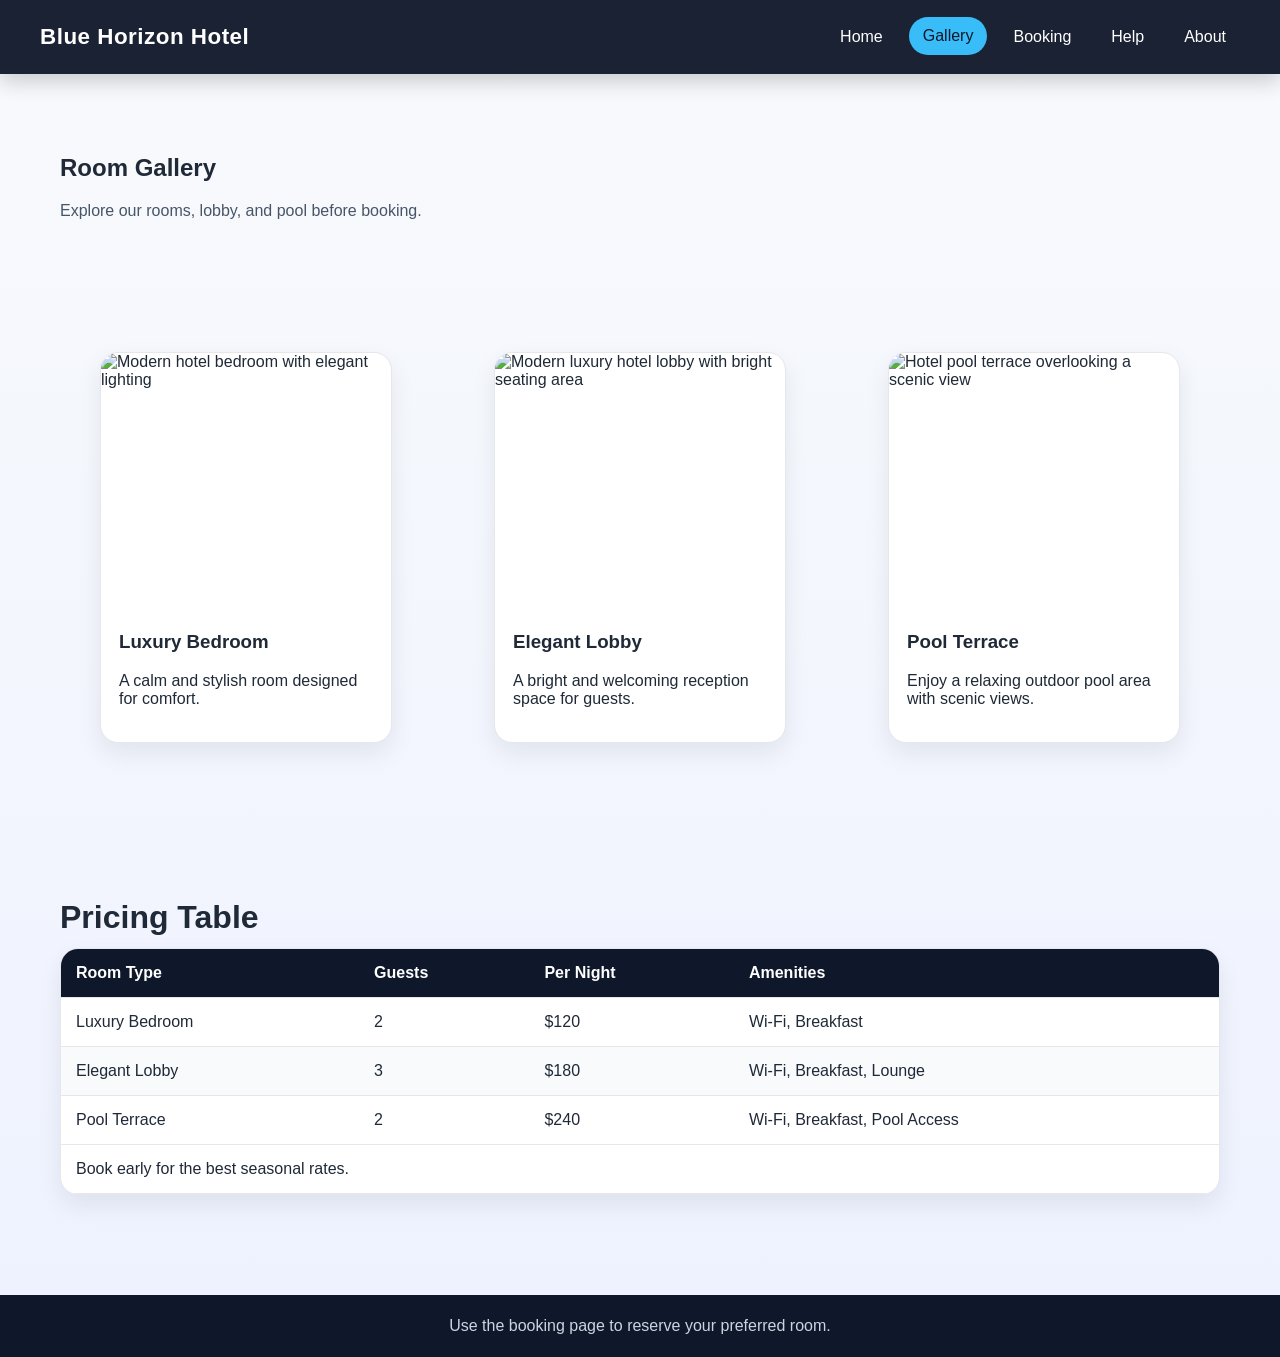
==== about.html @ f7492431 "Add files via upload" ====
<!doctype html>
<html lang="en">
<head>
  <meta charset="utf-8">
  <meta name="viewport" content="width=device-width, initial-scale=1">
  <title>Blue Horizon Hotel | Gallery & Pricing</title>
  <link rel="stylesheet" href="style.css">
</head>
<body>
<header class="site-header">
  <div class="wrap topbar">
    <div class="brand">Blue Horizon Hotel</div>
    <nav class="nav" aria-label="Main navigation">
      <a href="index.html">Home</a>
      <a class="active" href="gallery.html">Gallery</a>
      <a href="booking.html">Booking</a>
      <a href="help.html">Help</a>
      <a href="about.html">About</a>
    </nav>
  </div>
</header>

<main>
  <section class="page-hero">
    <div class="wrap">
      <h1>Room Gallery</h1>
      <p class="small">Explore our rooms, lobby, and pool before booking.</p>
    </div>
  </section>

  <section class="section">
    <div class="wrap">
      <div class="grid">
        <figure class="card">
          <img src="https://pplx-res.cloudinary.com/image/upload/pplx_search_images/1517ede583382558a301f5dbbc9ed2df9dc1981f.jpg"
               alt="Modern hotel bedroom with elegant lighting"
               loading="lazy">
          <figcaption class="pad">
            <h3>Luxury Bedroom</h3>
            <p>A calm and stylish room designed for comfort.</p>
          </figcaption>
        </figure>

        <figure class="card">
          <img src="https://pplx-res.cloudinary.com/image/upload/pplx_search_images/e2387cb69fe5c3ac4e1c20364f382abc72cb4118.jpg"
               alt="Modern luxury hotel lobby with bright seating area"
               loading="lazy">
          <figcaption class="pad">
            <h3>Elegant Lobby</h3>
            <p>A bright and welcoming reception space for guests.</p>
          </figcaption>
        </figure>

        <figure class="card">
          <img src="https://pplx-res.cloudinary.com/image/upload/pplx_search_images/a2ec8278cf34dfb9d8d05df887447029da634829.jpg"
               alt="Hotel pool terrace overlooking a scenic view"
               loading="lazy">
          <figcaption class="pad">
            <h3>Pool Terrace</h3>
            <p>Enjoy a relaxing outdoor pool area with scenic views.</p>
          </figcaption>
        </figure>
      </div>
    </div>
  </section>

  <section class="section">
    <div class="wrap">
      <h2>Pricing Table</h2>
      <div class="table-wrap">
        <table class="pricing">
          <thead>
            <tr>
              <th scope="col">Room Type</th>
              <th scope="col">Guests</th>
              <th scope="col">Per Night</th>
              <th scope="col">Amenities</th>
            </tr>
          </thead>
          <tbody>
            <tr>
              <td>Luxury Bedroom</td>
              <td>2</td>
              <td>$120</td>
              <td>Wi-Fi, Breakfast</td>
            </tr>
            <tr>
              <td>Elegant Lobby</td>
              <td>3</td>
              <td>$180</td>
              <td>Wi-Fi, Breakfast, Lounge</td>
            </tr>
            <tr>
              <td>Pool Terrace</td>
              <td>2</td>
              <td>$240</td>
              <td>Wi-Fi, Breakfast, Pool Access</td>
            </tr>
          </tbody>
          <tfoot>
            <tr>
              <td colspan="4">Book early for the best seasonal rates.</td>
            </tr>
          </tfoot>
        </table>
      </div>
    </div>
  </section>
</main>

<footer class="footer">
  <div class="wrap">Use the booking page to reserve your preferred room.</div>
</footer>
</body>
</html>
---- style.css ----
*{
  box-sizing:border-box;
}

html{
  scroll-behavior:smooth;
}

body{
  margin:0;
  font-family:Arial, Helvetica, sans-serif;
  color:#1f2937;
  background:linear-gradient(180deg,#f8fafc,#eef2ff);
}

a{
  text-decoration:none;
  color:inherit;
}

img{
  max-width:100%;
  display:block;
}

header, main, footer{
  width:100%;
}

.site-header{
  position:sticky;
  top:0;
  z-index:10;
  background:rgba(15,23,42,.95);
  color:#fff;
  box-shadow:0 8px 20px rgba(0,0,0,.18);
}

.wrap{
  max-width:1200px;
  margin:0 auto;
  padding:0 20px;
}

.topbar{
  display:flex;
  justify-content:space-between;
  align-items:center;
  gap:16px;
  flex-wrap:wrap;
  padding:18px 0;
}

.brand{
  font-size:1.4rem;
  font-weight:700;
  letter-spacing:.5px;
}

.nav{
  display:flex;
  gap:12px;
  flex-wrap:wrap;
}

.nav a{
  padding:10px 14px;
  border-radius:999px;
  transition:.2s;
}

.nav a:hover,
.nav a.active{
  background:#38bdf8;
  color:#0f172a;
}

.hero{
  min-height:72vh;
  display:flex;
  align-items:center;
  background:
    linear-gradient(rgba(15,23,42,.45),rgba(15,23,42,.45)),
    url('../images/hero.jpg') center/cover no-repeat;
  color:#fff;
}

.hero .content{
  max-width:680px;
  padding:80px 0;
}

.hero h1{
  margin:0 0 14px;
  font-size:clamp(2.4rem,5vw,4.8rem);
  text-shadow:0 3px 12px rgba(0,0,0,.35);
}

.hero p{
  font-size:1.05rem;
  line-height:1.7;
}

.badge{
  display:inline-block;
  padding:6px 10px;
  border-radius:999px;
  background:#dbeafe;
  color:#1d4ed8;
  font-size:.85rem;
  font-weight:700;
}

.btn{
  display:inline-block;
  margin-top:18px;
  padding:14px 20px;
  border-radius:12px;
  background:#fbbf24;
  color:#111827;
  font-weight:700;
  box-shadow:0 10px 18px rgba(251,191,36,.25);
}

.section{
  padding:70px 0;
}

.section h2{
  margin:0 0 12px;
  font-size:2rem;
}

.small{
  color:#475569;
}

.grid{
  display:flex;
  gap:22px;
  flex-wrap:wrap;
}

.card{
  flex:1 1 280px;
  background:#fff;
  border-radius:18px;
  overflow:hidden;
  border:1px solid #e5e7eb;
  box-shadow:0 10px 25px rgba(15,23,42,.08);
}

.card .pad{
  padding:18px;
}

.card h3{
  margin-top:0;
}

.features{
  display:flex;
  gap:14px;
  flex-wrap:wrap;
  margin-top:20px;
}

.feature{
  background:#fff;
  border:1px solid #e5e7eb;
  border-radius:14px;
  padding:14px 16px;
  box-shadow:0 8px 16px rgba(15,23,42,.05);
}

.table-wrap{
  overflow-x:auto;
  background:#fff;
  border:1px solid #e5e7eb;
  border-radius:18px;
  box-shadow:0 10px 25px rgba(15,23,42,.08);
}

.pricing{
  width:100%;
  border-collapse:collapse;
}

.pricing th,
.pricing td{
  padding:15px;
  border-bottom:1px solid #e5e7eb;
  text-align:left;
}

.pricing thead th{
  background:#0f172a;
  color:#fff;
}

.pricing tbody tr:nth-child(even){
  background:#f8fafc;
}

.pricing tbody tr:hover{
  background:#e0f2fe;
}

.page-hero{
  padding:60px 0 30px;
}

.form-wrap{
  display:flex;
  justify-content:center;
}

.form{
  width:min(760px,100%);
  background:#fff;
  border:1px solid #e5e7eb;
  border-radius:20px;
  padding:24px;
  box-shadow:0 10px 25px rgba(15,23,42,.08);
}

.row{
  display:flex;
  gap:16px;
  flex-wrap:wrap;
}

.field{
  flex:1 1 220px;
  display:flex;
  flex-direction:column;
  gap:8px;
  margin-bottom:16px;
}

input, select, textarea{
  padding:12px 14px;
  border:1px solid #cbd5e1;
  border-radius:12px;
  font:inherit;
}

textarea{
  min-height:130px;
  resize:vertical;
}

fieldset{
  border:1px solid #cbd5e1;
  border-radius:14px;
  padding:14px 16px;
  margin:0 0 16px;
}

legend{
  padding:0 8px;
  font-weight:700;
}

.about-box{
  background:#fff;
  border:1px solid #e5e7eb;
  border-radius:18px;
  padding:24px;
  box-shadow:0 10px 25px rgba(15,23,42,.08);
}

.footer{
  background:#0f172a;
  color:#cbd5e1;
  text-align:center;
  padding:22px 0;
  margin-top:30px;
}

@media (max-width:700px){
  .hero .content{
    padding:50px 0;
  }

  .nav{
    gap:8px;
  }

  .nav a{
    padding:8px 11px;
  }

  .section{
    padding:54px 0;
  }
}
.card img,
.btn,
.nav a{
  transition: transform .25s ease, background-color .25s ease, color .25s ease, box-shadow .25s ease;
}

.card:hover{
  transform:translateY(-6px);
  box-shadow:0 16px 30px rgba(15,23,42,.14);
}

.card:hover img{
  transform:scale(1.04);
}

.card img{
  transform:scale(1);
}

.btn:hover{
  transform:translateY(-2px);
  box-shadow:0 14px 22px rgba(251,191,36,.32);
}

.nav a:hover{
  transform:translateY(-1px);
}

.hero h1{
  animation:fadeUp .9s ease both;
}

.hero p,
.hero .btn{
  animation:fadeUp 1.1s ease both;
}

.hero .btn{
  animation-delay:.15s;
}

@keyframes fadeUp{
  from{
    opacity:0;
    transform:translateY(18px);
  }
  to{
    opacity:1;
    transform:translateY(0);
  }
}
.card,
.card img,
.btn,
.nav a{
  transition:transform .25s ease, box-shadow .25s ease, background-color .25s ease, color .25s ease;
}

.card:hover{
  transform:translateY(-6px);
  box-shadow:0 16px 30px rgba(15,23,42,.14);
}

.card:hover img{
  transform:scale(1.04);
}

.card img{
  transform:scale(1);
}

.btn:hover{
  transform:translateY(-2px);
  box-shadow:0 14px 22px rgba(251,191,36,.32);
}

.nav a:hover{
  transform:translateY(-1px);
}

.hero h1{
  animation:fadeUp .9s ease both;
}

.hero p,
.hero .btn{
  animation:fadeUp 1.1s ease both;
}

.hero .btn{
  animation-delay:.15s;
}

@keyframes fadeUp{
  from{
    opacity:0;
    transform:translateY(18px);
  }
  to{
    opacity:1;
    transform:translateY(0);
  }
}
.card{
  overflow:hidden;
}

.card img{
  width:100%;
  height:260px;
  object-fit:cover;
  transition:transform .25s ease;
}

.card:hover img{
  transform:scale(1.05);
}
*{
  box-sizing:border-box;
}

html{
  scroll-behavior:smooth;
}

body{
  margin:0;
  font-family:Arial, Helvetica, sans-serif;
  color:#1f2937;
  background:linear-gradient(180deg,#f8fafc,#eef2ff);
}

a{
  text-decoration:none;
  color:inherit;
}

img{
  max-width:100%;
  display:block;
}

.site-header{
  position:sticky;
  top:0;
  z-index:10;
  background:rgba(15,23,42,.95);
  color:#fff;
  box-shadow:0 8px 20px rgba(0,0,0,.18);
}

.wrap{
  max-width:1200px;
  margin:0 auto;
  padding:0 20px;
}

.topbar{
  display:flex;
  justify-content:space-between;
  align-items:center;
  gap:16px;
  flex-wrap:wrap;
  padding:18px 0;
}

.brand{
  font-size:1.4rem;
  font-weight:700;
  letter-spacing:.5px;
}

.nav{
  display:flex;
  gap:12px;
  flex-wrap:wrap;
}

.nav a{
  padding:10px 14px;
  border-radius:999px;
  transition:transform .25s ease, background-color .25s ease, color .25s ease;
}

.nav a:hover,
.nav a.active{
  background:#38bdf8;
  color:#0f172a;
  transform:translateY(-1px);
}

.hero{
  min-height:72vh;
  display:flex;
  align-items:center;
  background:
    linear-gradient(rgba(15,23,42,.45),rgba(15,23,42,.45)),
    url('https://images.unsplash.com/photo-1566073771259-6a8506099945?auto=format&fit=crop&w=1600&q=80') center/cover no-repeat;
  color:#fff;
}

.hero .content{
  max-width:680px;
  padding:80px 0;
}

.hero h1{
  margin:0 0 14px;
  font-size:clamp(2.4rem,5vw,4.8rem);
  text-shadow:0 3px 12px rgba(0,0,0,.35);
  animation:fadeUp .9s ease both;
}

.hero p{
  font-size:1.05rem;
  line-height:1.7;
  animation:fadeUp 1.05s ease both;
}

.badge{
  display:inline-block;
  padding:6px 10px;
  border-radius:999px;
  background:#dbeafe;
  color:#1d4ed8;
  font-size:.85rem;
  font-weight:700;
}

.btn{
  display:inline-block;
  margin-top:18px;
  padding:14px 20px;
  border-radius:12px;
  background:#fbbf24;
  color:#111827;
  font-weight:700;
  box-shadow:0 10px 18px rgba(251,191,36,.25);
  transition:transform .25s ease, box-shadow .25s ease;
}

.btn:hover{
  transform:translateY(-2px);
  box-shadow:0 14px 22px rgba(251,191,36,.32);
}

.section{
  padding:70px 0;
}

.section h2{
  margin:0 0 12px;
  font-size:2rem;
}

.small{
  color:#475569;
}

.grid{
  display:flex;
  gap:22px;
  flex-wrap:wrap;
}

.card{
  flex:1 1 280px;
  background:#fff;
  border-radius:18px;
  overflow:hidden;
  border:1px solid #e5e7eb;
  box-shadow:0 10px 25px rgba(15,23,42,.08);
  transition:transform .25s ease, box-shadow .25s ease;
}

.card:hover{
  transform:translateY(-6px);
  box-shadow:0 16px 30px rgba(15,23,42,.14);
}

.card img{
  width:100%;
  height:260px;
  object-fit:cover;
  transition:transform .25s ease;
}

.card:hover img{
  transform:scale(1.05);
}

.card .pad{
  padding:18px;
}

.features{
  display:flex;
  gap:14px;
  flex-wrap:wrap;
  margin-top:20px;
}

.feature{
  background:#fff;
  border:1px solid #e5e7eb;
  border-radius:14px;
  padding:14px 16px;
  box-shadow:0 8px 16px rgba(15,23,42,.05);
}

.table-wrap{
  overflow-x:auto;
  background:#fff;
  border:1px solid #e5e7eb;
  border-radius:18px;
  box-shadow:0 10px 25px rgba(15,23,42,.08);
}

.pricing{
  width:100%;
  border-collapse:collapse;
}

.pricing th,
.pricing td{
  padding:15px;
  border-bottom:1px solid #e5e7eb;
  text-align:left;
}

.pricing thead th{
  background:#0f172a;
  color:#fff;
}

.pricing tbody tr:nth-child(even){
  background:#f8fafc;
}

.pricing tbody tr:hover{
  background:#e0f2fe;
}

.page-hero{
  padding:60px 0 30px;
}

.form-wrap{
  display:flex;
  justify-content:center;
}

.form{
  width:min(760px,100%);
  background:#fff;
  border:1px solid #e5e7eb;
  border-radius:20px;
  padding:24px;
  box-shadow:0 10px 25px rgba(15,23,42,.08);
}

.row{
  display:flex;
  gap:16px;
  flex-wrap:wrap;
}

.field{
  flex:1 1 220px;
  display:flex;
  flex-direction:column;
  gap:8px;
  margin-bottom:16px;
}

input, select, textarea{
  padding:12px 14px;
  border:1px solid #cbd5e1;
  border-radius:12px;
  font:inherit;
}

textarea{
  min-height:130px;
  resize:vertical;
}

fieldset{
  border:1px solid #cbd5e1;
  border-radius:14px;
  padding:14px 16px;
  margin:0 0 16px;
}

legend{
  padding:0 8px;
  font-weight:700;
}

.about-box{
  background:#fff;
  border:1px solid #e5e7eb;
  border-radius:18px;
  padding:24px;
  box-shadow:0 10px 25px rgba(15,23,42,.08);
}

.footer{
  background:#0f172a;
  color:#cbd5e1;
  text-align:center;
  padding:22px 0;
  margin-top:30px;
}

@keyframes fadeUp{
  from{
    opacity:0;
    transform:translateY(18px);
  }
  to{
    opacity:1;
    transform:translateY(0);
  }
}

@media (max-width:700px){
  .hero .content{
    padding:50px 0;
  }

  .nav{
    gap:8px;
  }

  .nav a{
    padding:8px 11px;
  }

  .section{
    padding:54px 0;
  }
}
.hero{
  min-height:72vh;
  display:flex;
  align-items:center;
  background:
    linear-gradient(rgba(15,23,42,.45),rgba(15,23,42,.45)),
    url('https://images.unsplash.com/photo-1566073771259-6a8506099945?auto=format&fit=crop&w=1600&q=80') center/cover no-repeat;
  color:#fff;
}

.card{
  flex:1 1 280px;
  background:#fff;
  border-radius:18px;
  overflow:hidden;
  border:1px solid #e5e7eb;
  box-shadow:0 10px 25px rgba(15,23,42,.08);
  transition:transform .25s ease, box-shadow .25s ease;
}

.card:hover{
  transform:translateY(-6px);
  box-shadow:0 16px 30px rgba(15,23,42,.14);
}

.card img{
  width:100%;
  height:260px;
  object-fit:cover;
  transition:transform .25s ease;
}

.card:hover img{
  transform:scale(1.05);
}

.btn{
  display:inline-block;
  margin-top:18px;
  padding:14px 20px;
  border-radius:12px;
  background:#fbbf24;
  color:#111827;
  font-weight:700;
  box-shadow:0 10px 18px rgba(251,191,36,.25);
  transition:transform .25s ease, box-shadow .25s ease;
}

.btn:hover{
  transform:translateY(-2px);
  box-shadow:0 14px 22px rgba(251,191,36,.32);
}

.nav a{
  transition:transform .25s ease, background-color .25s ease, color .25s ease;
}

.nav a:hover,
.nav a.active{
  background:#38bdf8;
  color:#0f172a;
  transform:translateY(-1px);
}
.card{
  flex:1 1 280px;
  background:#fff;
  border-radius:18px;
  overflow:hidden;
  border:1px solid #e5e7eb;
  box-shadow:0 10px 25px rgba(15,23,42,.08);
  transition:transform .25s ease, box-shadow .25s ease;
}

.card:hover{
  transform:translateY(-6px);
  box-shadow:0 16px 30px rgba(15,23,42,.14);
}

.card img{
  width:100%;
  height:260px;
  object-fit:cover;
  transition:transform .25s ease;
}

.card:hover img{
  transform:scale(1.05);
}
.form-wrap{
  display:flex;
  justify-content:center;
}

.form{
  width:min(760px,100%);
  background:#fff;
  border:1px solid #e5e7eb;
  border-radius:20px;
  padding:24px;
  box-shadow:0 10px 25px rgba(15,23,42,.08);
}

.row{
  display:flex;
  gap:16px;
  flex-wrap:wrap;
}

.field{
  flex:1 1 220px;
  display:flex;
  flex-direction:column;
  gap:8px;
  margin-bottom:16px;
}

input, select, textarea{
  padding:12px 14px;
  border:1px solid #cbd5e1;
  border-radius:12px;
  font:inherit;
}

textarea{
  min-height:130px;
  resize:vertical;
}

fieldset{
  border:1px solid #cbd5e1;
  border-radius:14px;
  padding:14px 16px;
  margin:0 0 16px;
}

legend{
  padding:0 8px;
  font-weight:700;
}
.profile-section{
  padding-top:60px;
}

.profile-card{
  max-width:980px;
  margin:0 auto;
  display:flex;
  gap:28px;
  align-items:center;
  flex-wrap:wrap;
  background:linear-gradient(135deg,#0f172a,#1e293b);
  color:#fff;
  border-radius:28px;
  padding:28px;
  box-shadow:0 18px 40px rgba(15,23,42,.22);
}

.profile-image-wrap{
  flex:0 0 290px;
}

.profile-image-wrap img{
  width:290px;
  height:360px;
  object-fit:cover;
  border-radius:22px;
  border:4px solid rgba(255,255,255,.18);
  box-shadow:0 12px 30px rgba(0,0,0,.28);
}

.profile-content{
  flex:1 1 320px;
}

.profile-kicker{
  margin:0 0 8px;
  color:#fbbf24;
  font-weight:700;
  letter-spacing:.08em;
  text-transform:uppercase;
  font-size:.85rem;
}

.profile-content h1{
  margin:0 0 12px;
  font-size:clamp(2rem,4vw,3.4rem);
}

.profile-bio{
  line-height:1.7;
  color:#e2e8f0;
  margin-bottom:18px;
}

.profile-highlights{
  display:flex;
  gap:10px;
  flex-wrap:wrap;
  margin-bottom:20px;
}

.profile-highlights span{
  background:rgba(255,255,255,.12);
  padding:8px 12px;
  border-radius:999px;
  font-size:.92rem;
}

.social-links{
  display:flex;
  gap:12px;
  flex-wrap:wrap;
  margin-bottom:18px;
}

.social-links a{
  display:inline-block;
  padding:12px 16px;
  border-radius:12px;
  background:#fbbf24;
  color:#111827;
  font-weight:700;
  transition:transform .25s ease, box-shadow .25s ease, background-color .25s ease;
}

.social-links a:hover{
  transform:translateY(-2px);
  box-shadow:0 12px 20px rgba(251,191,36,.25);
  background:#fde68a;
}

.profile-note{
  color:#cbd5e1;
  margin:0;
}
.profile-section{
  padding-top:60px;
}

.profile-card{
  max-width:980px;
  margin:0 auto;
  display:flex;
  gap:28px;
  align-items:center;
  flex-wrap:wrap;
  background:linear-gradient(135deg,#0f172a,#1e293b);
  color:#fff;
  border-radius:28px;
  padding:28px;
  box-shadow:0 18px 40px rgba(15,23,42,.22);
}

.profile-image-wrap{
  flex:0 0 290px;
}

.profile-image-wrap img{
  width:290px;
  height:360px;
  object-fit:cover;
  border-radius:22px;
  border:4px solid rgba(255,255,255,.18);
  box-shadow:0 12px 30px rgba(0,0,0,.28);
}

.profile-content{
  flex:1 1 320px;
}

.profile-kicker{
  margin:0 0 8px;
  color:#fbbf24;
  font-weight:700;
  letter-spacing:.08em;
  text-transform:uppercase;
  font-size:.85rem;
}

.profile-content h1{
  margin:0 0 12px;
  font-size:clamp(2rem,4vw,3.4rem);
}

.profile-bio{
  line-height:1.7;
  color:#e2e8f0;
  margin-bottom:18px;
}

.profile-highlights{
  display:flex;
  gap:10px;
  flex-wrap:wrap;
  margin-bottom:20px;
}

.profile-highlights span{
  background:rgba(255,255,255,.12);
  padding:8px 12px;
  border-radius:999px;
  font-size:.92rem;
}

.social-links{
  display:flex;
  gap:12px;
  flex-wrap:wrap;
  margin-bottom:18px;
}

.social-links a{
  display:inline-block;
  padding:12px 16px;
  border-radius:12px;
  background:#fbbf24;
  color:#111827;
  font-weight:700;
  transition:transform .25s ease, box-shadow .25s ease, background-color .25s ease;
}

.social-links a:hover{
  transform:translateY(-2px);
  box-shadow:0 12px 20px rgba(251,191,36,.25);
  background:#fde68a;
}

.profile-note{
  color:#cbd5e1;
  margin:0;
}
.profile-section{
  padding-top:60px;
}

.profile-card{
  max-width:980px;
  margin:0 auto;
  display:flex;
  gap:28px;
  align-items:center;
  flex-wrap:wrap;
  background:linear-gradient(135deg,#0f172a,#1e293b);
  color:#fff;
  border-radius:28px;
  padding:28px;
  box-shadow:0 18px 40px rgba(15,23,42,.22);
}

.profile-image-wrap{
  flex:0 0 290px;
}

.profile-image-wrap img{
  width:290px;
  height:360px;
  object-fit:cover;
  border-radius:22px;
  border:4px solid rgba(255,255,255,.18);
  box-shadow:0 12px 30px rgba(0,0,0,.28);
}

.profile-content{
  flex:1 1 320px;
}

.profile-kicker{
  margin:0 0 8px;
  color:#fbbf24;
  font-weight:700;
  letter-spacing:.08em;
  text-transform:uppercase;
  font-size:.85rem;
}

.profile-content h1{
  margin:0 0 12px;
  font-size:clamp(2rem,4vw,3.4rem);
}

.profile-bio{
  line-height:1.7;
  color:#e2e8f0;
  margin-bottom:18px;
}

.profile-highlights{
  display:flex;
  gap:10px;
  flex-wrap:wrap;
  margin-bottom:20px;
}

.profile-highlights span{
  background:rgba(255,255,255,.12);
  padding:8px 12px;
  border-radius:999px;
  font-size:.92rem;
}

.social-links{
  display:flex;
  gap:12px;
  flex-wrap:wrap;
  margin-bottom:18px;
}

.social-links a{
  display:inline-block;
  padding:12px 16px;
  border-radius:12px;
  background:#fbbf24;
  color:#111827;
  font-weight:700;
  transition:transform .25s ease, box-shadow .25s ease, background-color .25s ease;
}

.social-links a:hover{
  transform:translateY(-2px);
  box-shadow:0 12px 20px rgba(251,191,36,.25);
  background:#fde68a;
}

.profile-note{
  color:#cbd5e1;
  margin:0;
}
.profile-section{
  padding-top:60px;
}

.profile-card{
  max-width:980px;
  margin:0 auto;
  display:flex;
  gap:28px;
  align-items:center;
  flex-wrap:wrap;
  background:linear-gradient(135deg,#0f172a,#1e293b);
  color:#fff;
  border-radius:28px;
  padding:28px;
  box-shadow:0 18px 40px rgba(15,23,42,.22);
}

.profile-image-wrap{
  flex:0 0 290px;
}

.profile-image-wrap img{
  width:290px;
  height:360px;
  object-fit:cover;
  border-radius:22px;
  border:4px solid rgba(255,255,255,.18);
  box-shadow:0 12px 30px rgba(0,0,0,.28);
}

.profile-content{
  flex:1 1 320px;
}

.profile-kicker{
  margin:0 0 8px;
  color:#fbbf24;
  font-weight:700;
  letter-spacing:.08em;
  text-transform:uppercase;
  font-size:.85rem;
}

.profile-content h1{
  margin:0 0 12px;
  font-size:clamp(2rem,4vw,3.4rem);
}

.profile-bio{
  line-height:1.7;
  color:#e2e8f0;
  margin-bottom:18px;
}

.profile-highlights{
  display:flex;
  gap:10px;
  flex-wrap:wrap;
  margin-bottom:20px;
}

.profile-highlights span{
  background:rgba(255,255,255,.12);
  padding:8px 12px;
  border-radius:999px;
  font-size:.92rem;
}

.social-links{
  display:flex;
  gap:12px;
  flex-wrap:wrap;
  margin-bottom:18px;
}

.social-links a{
  display:inline-block;
  padding:12px 16px;
  border-radius:12px;
  background:#fbbf24;
  color:#111827;
  font-weight:700;
  transition:transform .25s ease, box-shadow .25s ease, background-color .25s ease;
}

.social-links a:hover{
  transform:translateY(-2px);
  box-shadow:0 12px 20px rgba(251,191,36,.25);
  background:#fde68a;
}

.profile-note{
  color:#cbd5e1;
  margin:0;
}
.profile-section{
  padding-top:60px;
}

.profile-card{
  max-width:980px;
  margin:0 auto;
  display:flex;
  gap:28px;
  align-items:center;
  flex-wrap:wrap;
  background:linear-gradient(135deg,#0f172a,#1e293b);
  color:#fff;
  border-radius:28px;
  padding:28px;
  box-shadow:0 18px 40px rgba(15,23,42,.22);
}

.profile-image-wrap{
  flex:0 0 290px;
}

.profile-image-wrap img{
  width:290px;
  height:360px;
  object-fit:cover;
  border-radius:22px;
  border:4px solid rgba(255,255,255,.18);
  box-shadow:0 12px 30px rgba(0,0,0,.28);
}

.profile-content{
  flex:1 1 320px;
}

.profile-kicker{
  margin:0 0 8px;
  color:#fbbf24;
  font-weight:700;
  letter-spacing:.08em;
  text-transform:uppercase;
  font-size:.85rem;
}

.profile-content h1{
  margin:0 0 12px;
  font-size:clamp(2rem,4vw,3.4rem);
}

.profile-bio{
  line-height:1.7;
  color:#e2e8f0;
  margin-bottom:18px;
}

.profile-highlights{
  display:flex;
  gap:10px;
  flex-wrap:wrap;
  margin-bottom:20px;
}

.profile-highlights span{
  background:rgba(255,255,255,.12);
  padding:8px 12px;
  border-radius:999px;
  font-size:.92rem;
}

.social-links{
  display:flex;
  gap:12px;
  flex-wrap:wrap;
  margin-bottom:18px;
}

.social-links a{
  display:inline-block;
  padding:12px 16px;
  border-radius:12px;
  background:#fbbf24;
  color:#111827;
  font-weight:700;
  transition:transform .25s ease, box-shadow .25s ease, background-color .25s ease;
}

.social-links a:hover{
  transform:translateY(-2px);
  box-shadow:0 12px 20px rgba(251,191,36,.25);
  background:#fde68a;
}

.profile-note{
  color:#cbd5e1;
  margin:0;
}
.profile-section{
  padding-top:60px;
}

.profile-card{
  max-width:980px;
  margin:0 auto;
  display:flex;
  gap:28px;
  align-items:center;
  flex-wrap:wrap;
  background:linear-gradient(135deg,#0f172a,#1e293b);
  color:#fff;
  border-radius:28px;
  padding:28px;
  box-shadow:0 18px 40px rgba(15,23,42,.22);
}

.profile-image-wrap{
  flex:0 0 290px;
}

.profile-image-wrap img{
  width:290px;
  height:360px;
  object-fit:cover;
  border-radius:22px;
  border:4px solid rgba(255,255,255,.18);
  box-shadow:0 12px 30px rgba(0,0,0,.28);
}

.profile-content{
  flex:1 1 320px;
}

.profile-kicker{
  margin:0 0 8px;
  color:#fbbf24;
  font-weight:700;
  letter-spacing:.08em;
  text-transform:uppercase;
  font-size:.85rem;
}

.profile-content h1{
  margin:0 0 12px;
  font-size:clamp(2rem,4vw,3.4rem);
}

.profile-bio{
  line-height:1.7;
  color:#e2e8f0;
  margin-bottom:18px;
}

.profile-highlights{
  display:flex;
  gap:10px;
  flex-wrap:wrap;
  margin-bottom:20px;
}

.profile-highlights span{
  background:rgba(255,255,255,.12);
  padding:8px 12px;
  border-radius:999px;
  font-size:.92rem;
}

.social-links{
  display:flex;
  gap:12px;
  flex-wrap:wrap;
  margin-bottom:18px;
}

.social-links a{
  display:inline-block;
  padding:12px 16px;
  border-radius:12px;
  background:#fbbf24;
  color:#111827;
  font-weight:700;
  transition:transform .25s ease, box-shadow .25s ease, background-color .25s ease;
}

.social-links a:hover{
  transform:translateY(-2px);
  box-shadow:0 12px 20px rgba(251,191,36,.25);
  background:#fde68a;
}

.profile-note{
  color:#cbd5e1;
  margin:0;
}
.profile-section{
  padding-top:60px;
}

.profile-card{
  max-width:980px;
  margin:0 auto;
  display:flex;
  gap:28px;
  align-items:center;
  flex-wrap:wrap;
  background:linear-gradient(135deg,#0f172a,#1e293b);
  color:#fff;
  border-radius:28px;
  padding:28px;
  box-shadow:0 18px 40px rgba(15,23,42,.22);
}

.profile-image-wrap{
  flex:0 0 290px;
}

.profile-image-wrap img{
  width:290px;
  height:360px;
  object-fit:cover;
  border-radius:22px;
  border:4px solid rgba(255,255,255,.18);
  box-shadow:0 12px 30px rgba(0,0,0,.28);
}

.profile-content{
  flex:1 1 320px;
}

.profile-kicker{
  margin:0 0 8px;
  color:#fbbf24;
  font-weight:700;
  letter-spacing:.08em;
  text-transform:uppercase;
  font-size:.85rem;
}

.profile-content h1{
  margin:0 0 12px;
  font-size:clamp(2rem,4vw,3.4rem);
}

.profile-bio{
  line-height:1.7;
  color:#e2e8f0;
  margin-bottom:18px;
}

.profile-highlights{
  display:flex;
  gap:10px;
  flex-wrap:wrap;
  margin-bottom:20px;
}

.profile-highlights span{
  background:rgba(255,255,255,.12);
  padding:8px 12px;
  border-radius:999px;
  font-size:.92rem;
}

.social-links{
  display:flex;
  gap:12px;
  flex-wrap:wrap;
  margin-bottom:18px;
}

.social-links a{
  display:inline-block;
  padding:12px 16px;
  border-radius:12px;
  background:#fbbf24;
  color:#111827;
  font-weight:700;
  transition:transform .25s ease, box-shadow .25s ease, background-color .25s ease;
}

.social-links a:hover{
  transform:translateY(-2px);
  box-shadow:0 12px 20px rgba(251,191,36,.25);
  background:#fde68a;
}

.profile-note{
  color:#cbd5e1;
  margin:0;
}
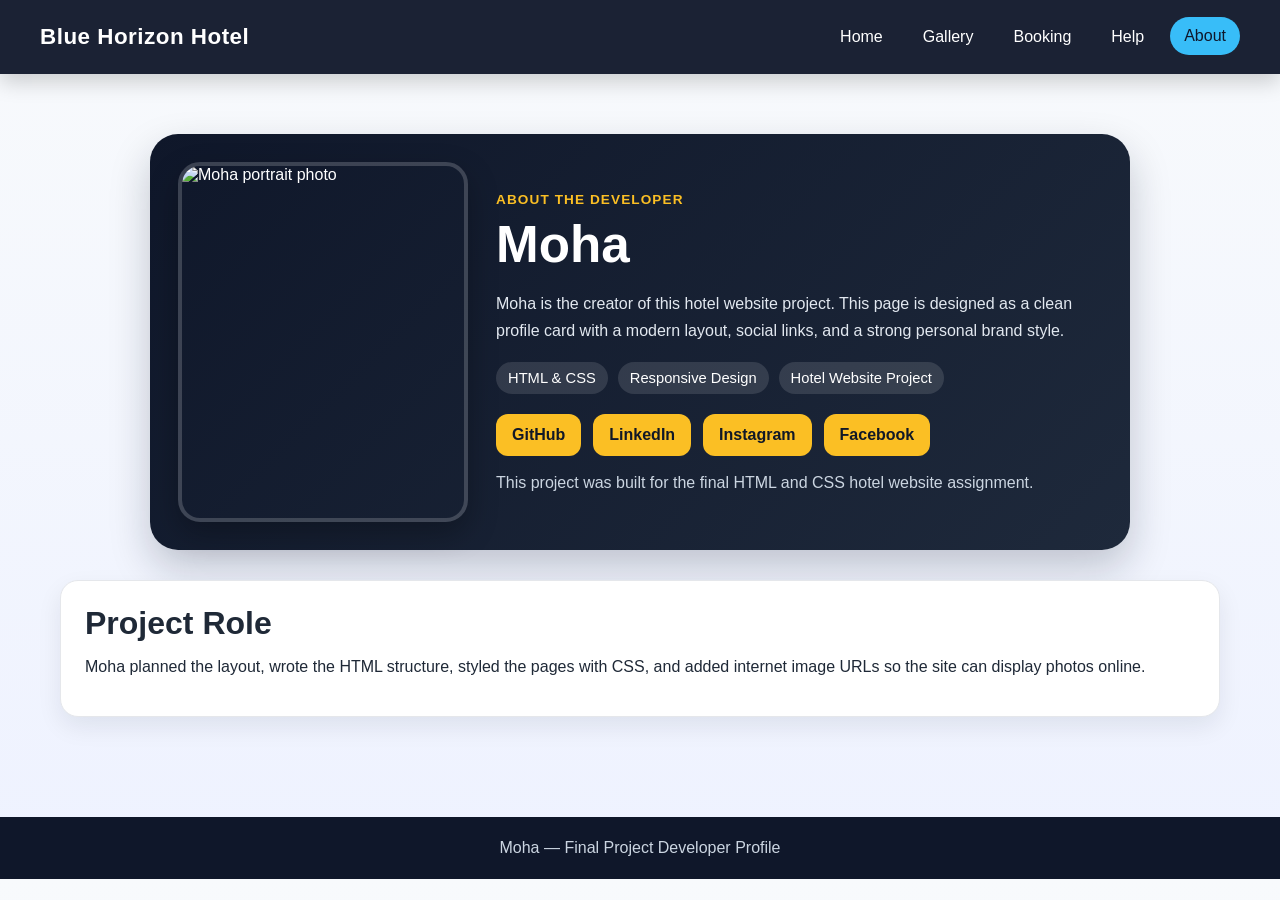
==== commit 16d879e0: "Revise About page with developer information Updated the About page with developer profile and proje" ====
--- a/about.html
+++ b/about.html
@@ -3,7 +3,7 @@
 <head>
   <meta charset="utf-8">
   <meta name="viewport" content="width=device-width, initial-scale=1">
-  <title>Blue Horizon Hotel | Gallery & Pricing</title>
+  <title>Blue Horizon Hotel | About</title>
   <link rel="stylesheet" href="style.css">
 </head>
 <body>
@@ -12,104 +12,60 @@
     <div class="brand">Blue Horizon Hotel</div>
     <nav class="nav" aria-label="Main navigation">
       <a href="index.html">Home</a>
-      <a class="active" href="gallery.html">Gallery</a>
+      <a href="gallery.html">Gallery</a>
       <a href="booking.html">Booking</a>
       <a href="help.html">Help</a>
-      <a href="about.html">About</a>
+      <a class="active" href="about.html">About</a>
     </nav>
   </div>
 </header>
 
 <main>
-  <section class="page-hero">
+  <section class="section profile-section">
     <div class="wrap">
-      <h1>Room Gallery</h1>
-      <p class="small">Explore our rooms, lobby, and pool before booking.</p>
-    </div>
-  </section>
+      <div class="profile-card">
+        <div class="profile-image-wrap">
+          <img src="https://images.unsplash.com/photo-1500648767791-00dcc994a43e?auto=format&fit=crop&w=900&q=80"
+               alt="Moha portrait photo"
+               loading="lazy">
+        </div>
 
-  <section class="section">
-    <div class="wrap">
-      <div class="grid">
-        <figure class="card">
-          <img src="https://pplx-res.cloudinary.com/image/upload/pplx_search_images/1517ede583382558a301f5dbbc9ed2df9dc1981f.jpg"
-               alt="Modern hotel bedroom with elegant lighting"
-               loading="lazy">
-          <figcaption class="pad">
-            <h3>Luxury Bedroom</h3>
-            <p>A calm and stylish room designed for comfort.</p>
-          </figcaption>
-        </figure>
+        <div class="profile-content">
+          <p class="profile-kicker">About the developer</p>
+          <h1>Moha</h1>
+          <p class="profile-bio">
+            Moha is the creator of this hotel website project. This page is designed as a clean profile card with a modern layout, social links, and a strong personal brand style.
+          </p>
 
-        <figure class="card">
-          <img src="https://pplx-res.cloudinary.com/image/upload/pplx_search_images/e2387cb69fe5c3ac4e1c20364f382abc72cb4118.jpg"
-               alt="Modern luxury hotel lobby with bright seating area"
-               loading="lazy">
-          <figcaption class="pad">
-            <h3>Elegant Lobby</h3>
-            <p>A bright and welcoming reception space for guests.</p>
-          </figcaption>
-        </figure>
+          <div class="profile-highlights">
+            <span>HTML & CSS</span>
+            <span>Responsive Design</span>
+            <span>Hotel Website Project</span>
+          </div>
 
-        <figure class="card">
-          <img src="https://pplx-res.cloudinary.com/image/upload/pplx_search_images/a2ec8278cf34dfb9d8d05df887447029da634829.jpg"
-               alt="Hotel pool terrace overlooking a scenic view"
-               loading="lazy">
-          <figcaption class="pad">
-            <h3>Pool Terrace</h3>
-            <p>Enjoy a relaxing outdoor pool area with scenic views.</p>
-          </figcaption>
-        </figure>
+          <nav class="social-links" aria-label="Social links">
+            <a href="https://github.com/" target="_blank" rel="noopener noreferrer">GitHub</a>
+            <a href="https://www.linkedin.com/" target="_blank" rel="noopener noreferrer">LinkedIn</a>
+            <a href="https://instagram.com/" target="_blank" rel="noopener noreferrer">Instagram</a>
+            <a href="https://facebook.com/" target="_blank" rel="noopener noreferrer">Facebook</a>
+          </nav>
+
+          <p class="profile-note">
+            This project was built for the final HTML and CSS hotel website assignment.
+          </p>
+        </div>
       </div>
-    </div>
-  </section>
 
-  <section class="section">
-    <div class="wrap">
-      <h2>Pricing Table</h2>
-      <div class="table-wrap">
-        <table class="pricing">
-          <thead>
-            <tr>
-              <th scope="col">Room Type</th>
-              <th scope="col">Guests</th>
-              <th scope="col">Per Night</th>
-              <th scope="col">Amenities</th>
-            </tr>
-          </thead>
-          <tbody>
-            <tr>
-              <td>Luxury Bedroom</td>
-              <td>2</td>
-              <td>$120</td>
-              <td>Wi-Fi, Breakfast</td>
-            </tr>
-            <tr>
-              <td>Elegant Lobby</td>
-              <td>3</td>
-              <td>$180</td>
-              <td>Wi-Fi, Breakfast, Lounge</td>
-            </tr>
-            <tr>
-              <td>Pool Terrace</td>
-              <td>2</td>
-              <td>$240</td>
-              <td>Wi-Fi, Breakfast, Pool Access</td>
-            </tr>
-          </tbody>
-          <tfoot>
-            <tr>
-              <td colspan="4">Book early for the best seasonal rates.</td>
-            </tr>
-          </tfoot>
-        </table>
+      <div class="about-box" style="margin-top:30px;">
+        <h2>Project Role</h2>
+        <p>Moha planned the layout, wrote the HTML structure, styled the pages with CSS, and added internet image URLs so the site can display photos online.</p>
       </div>
     </div>
   </section>
 </main>
 
 <footer class="footer">
-  <div class="wrap">Use the booking page to reserve your preferred room.</div>
+  <div class="wrap">Moha — Final Project Developer Profile</div>
 </footer>
 </body>
-</html>+</html>
